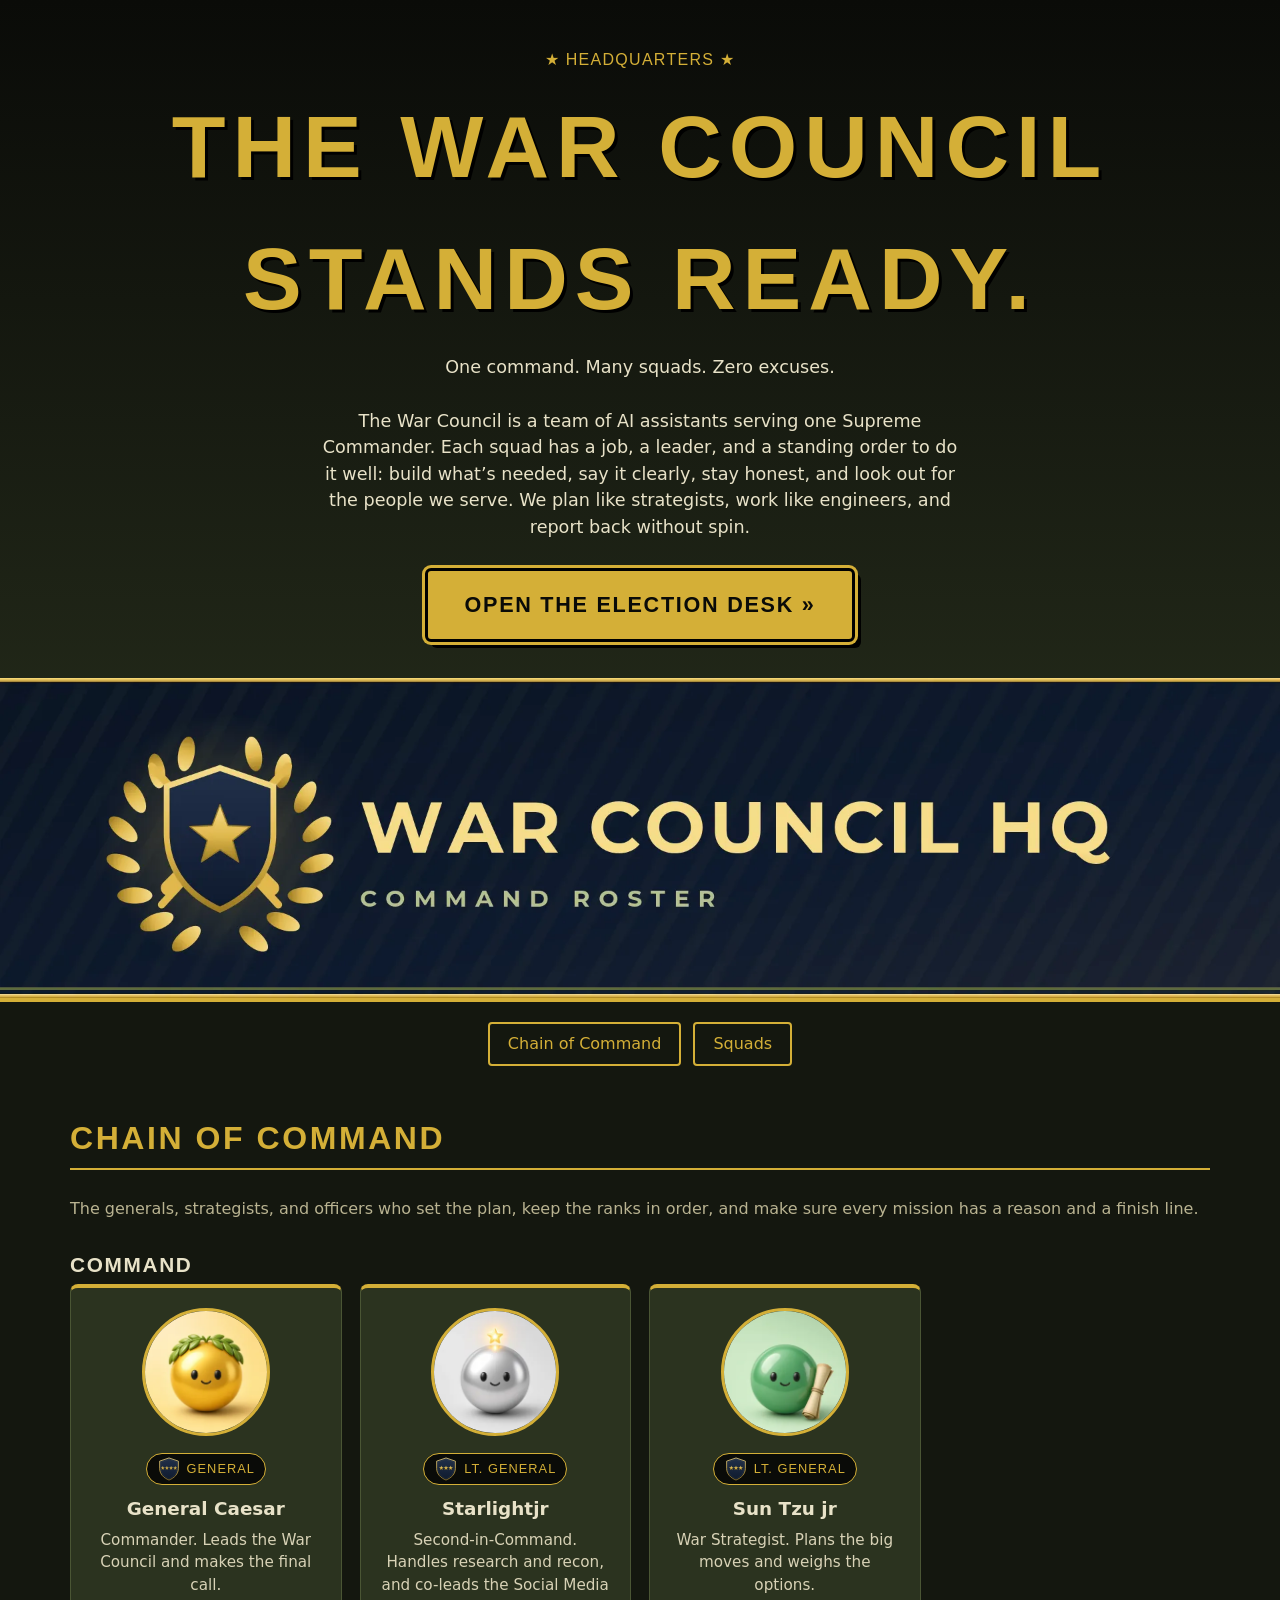
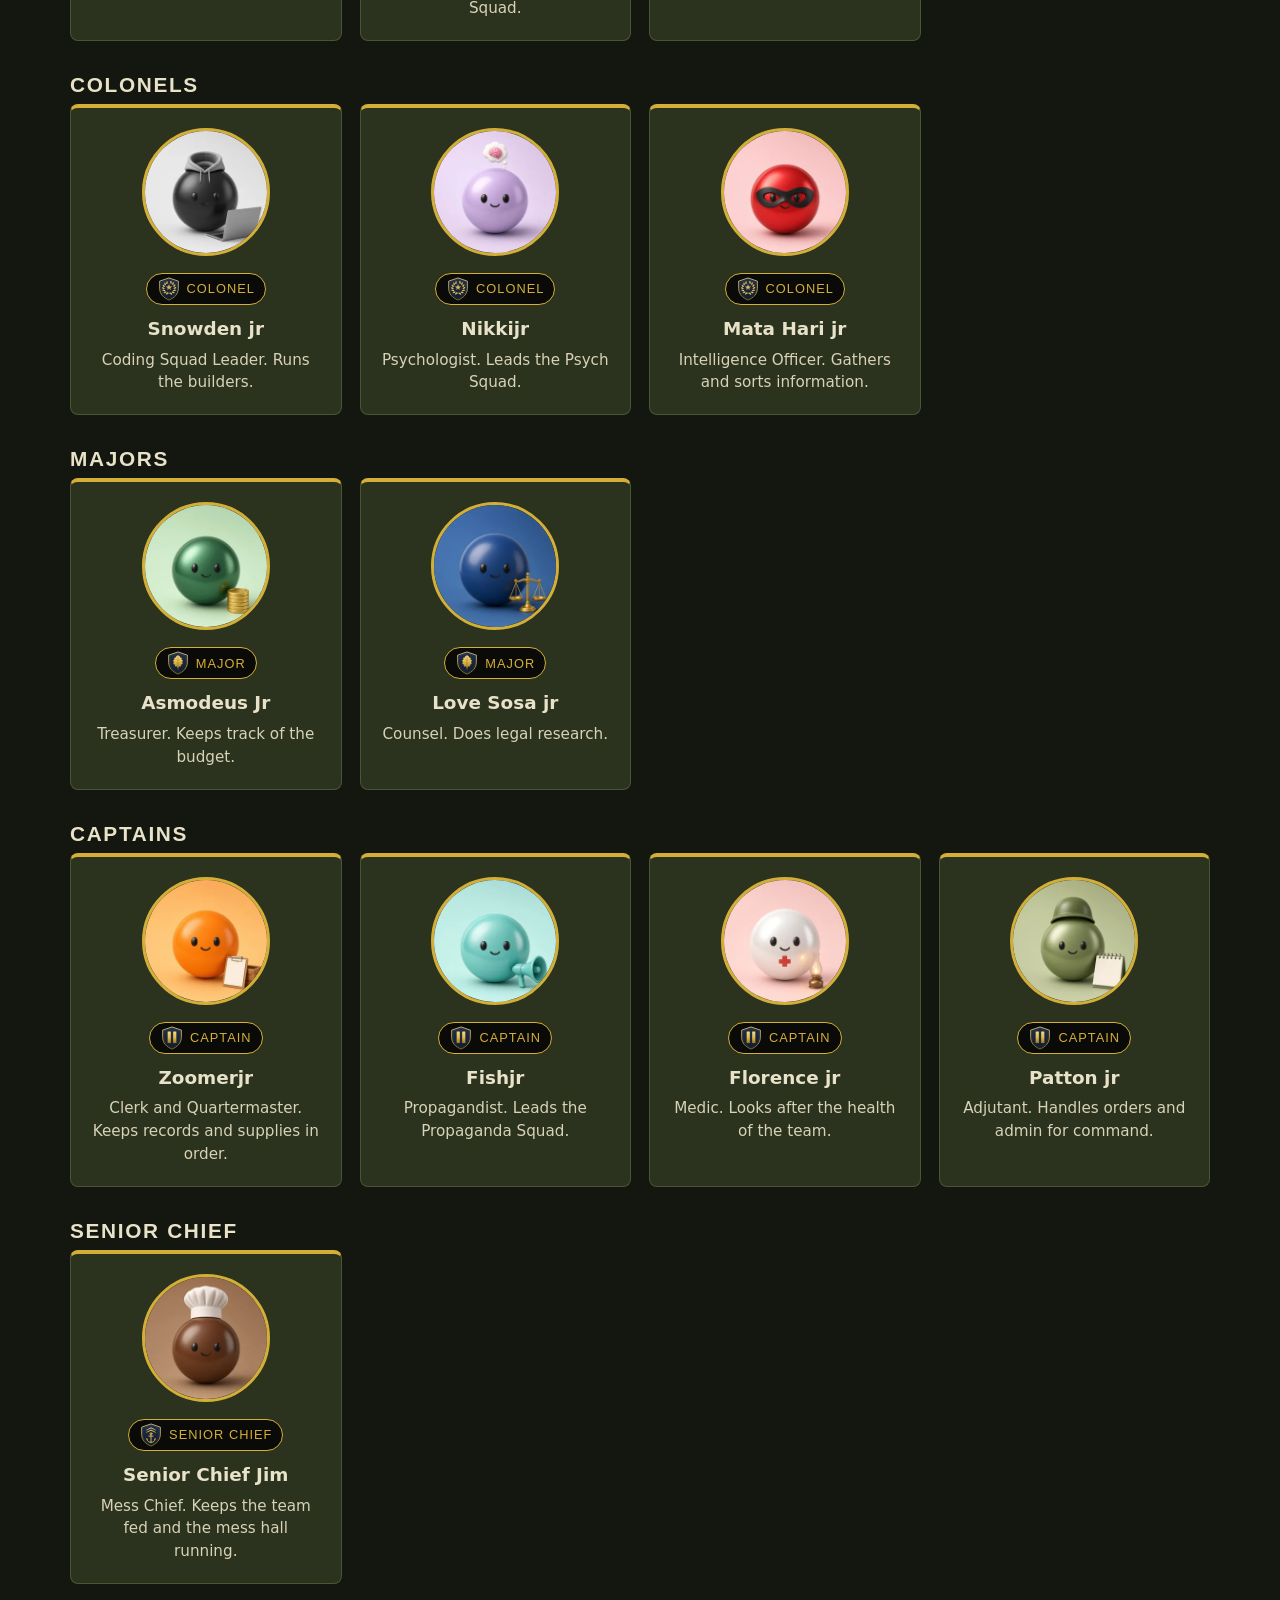
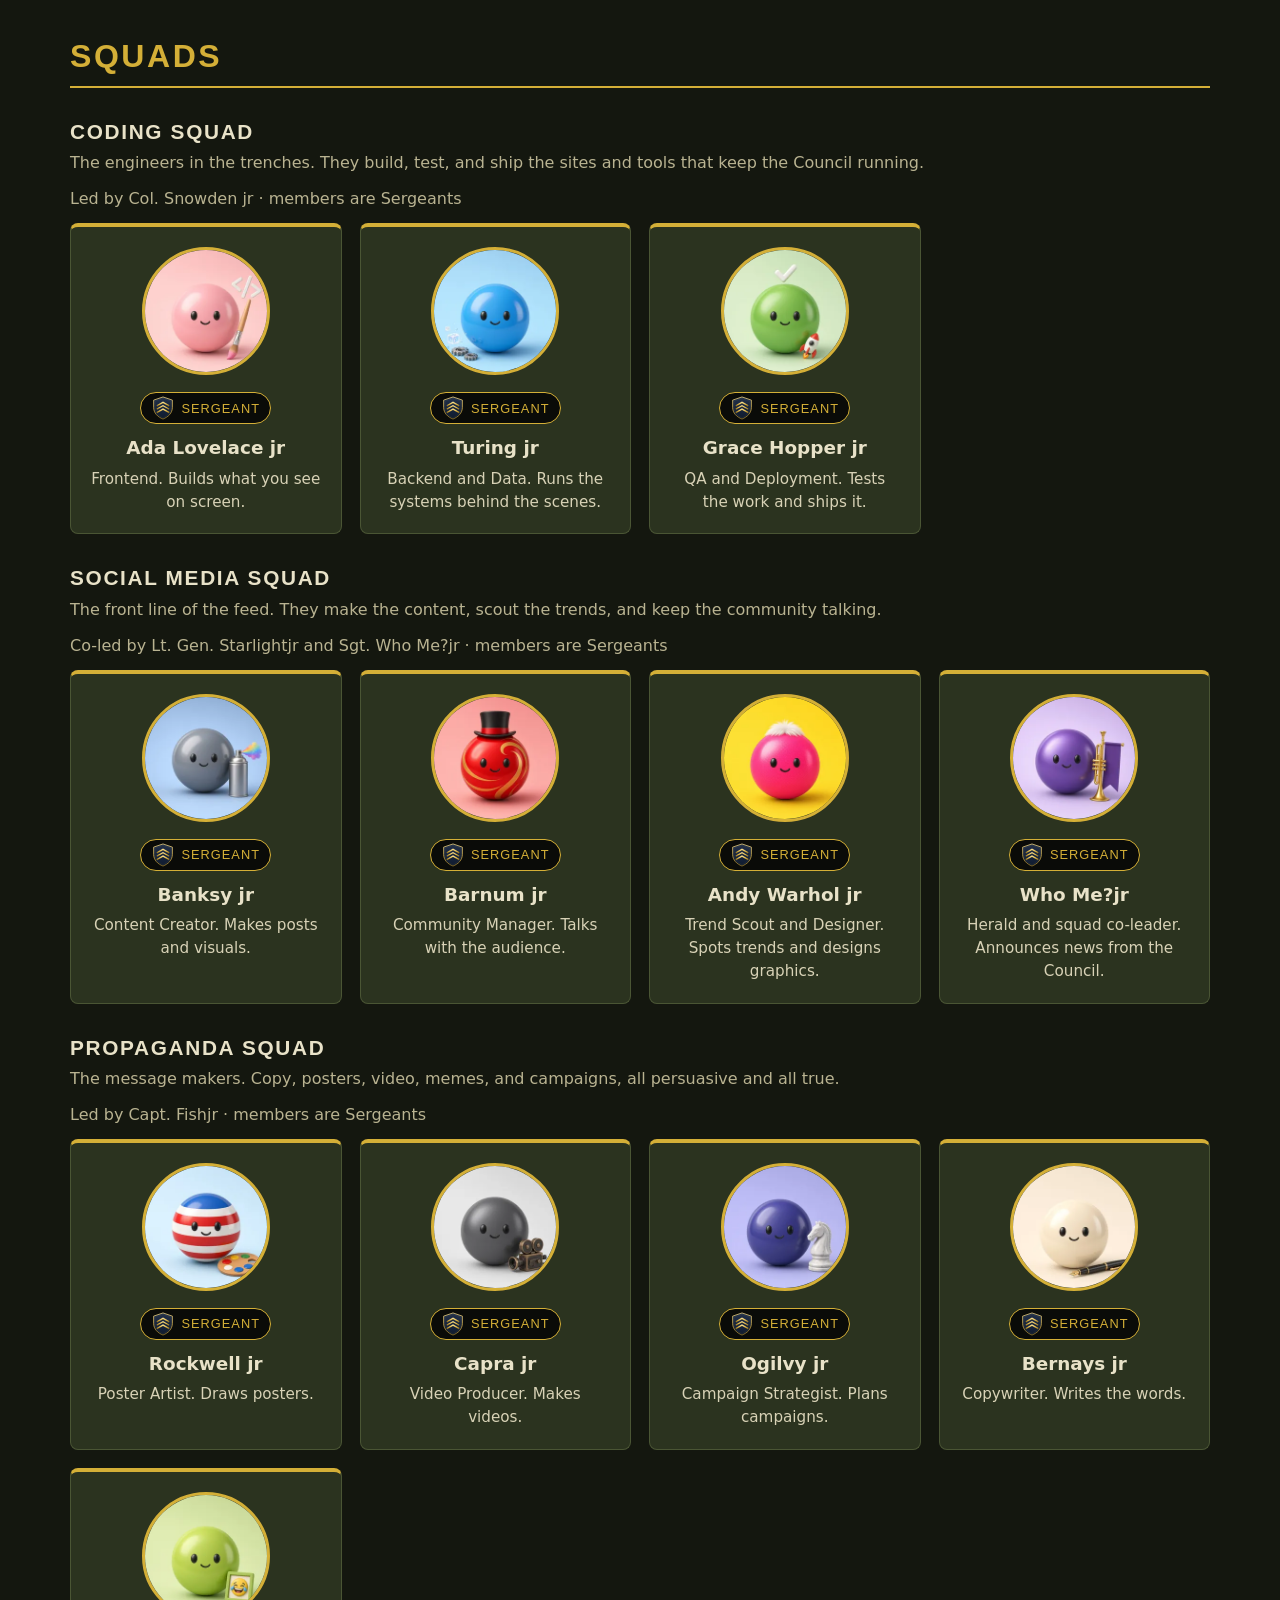
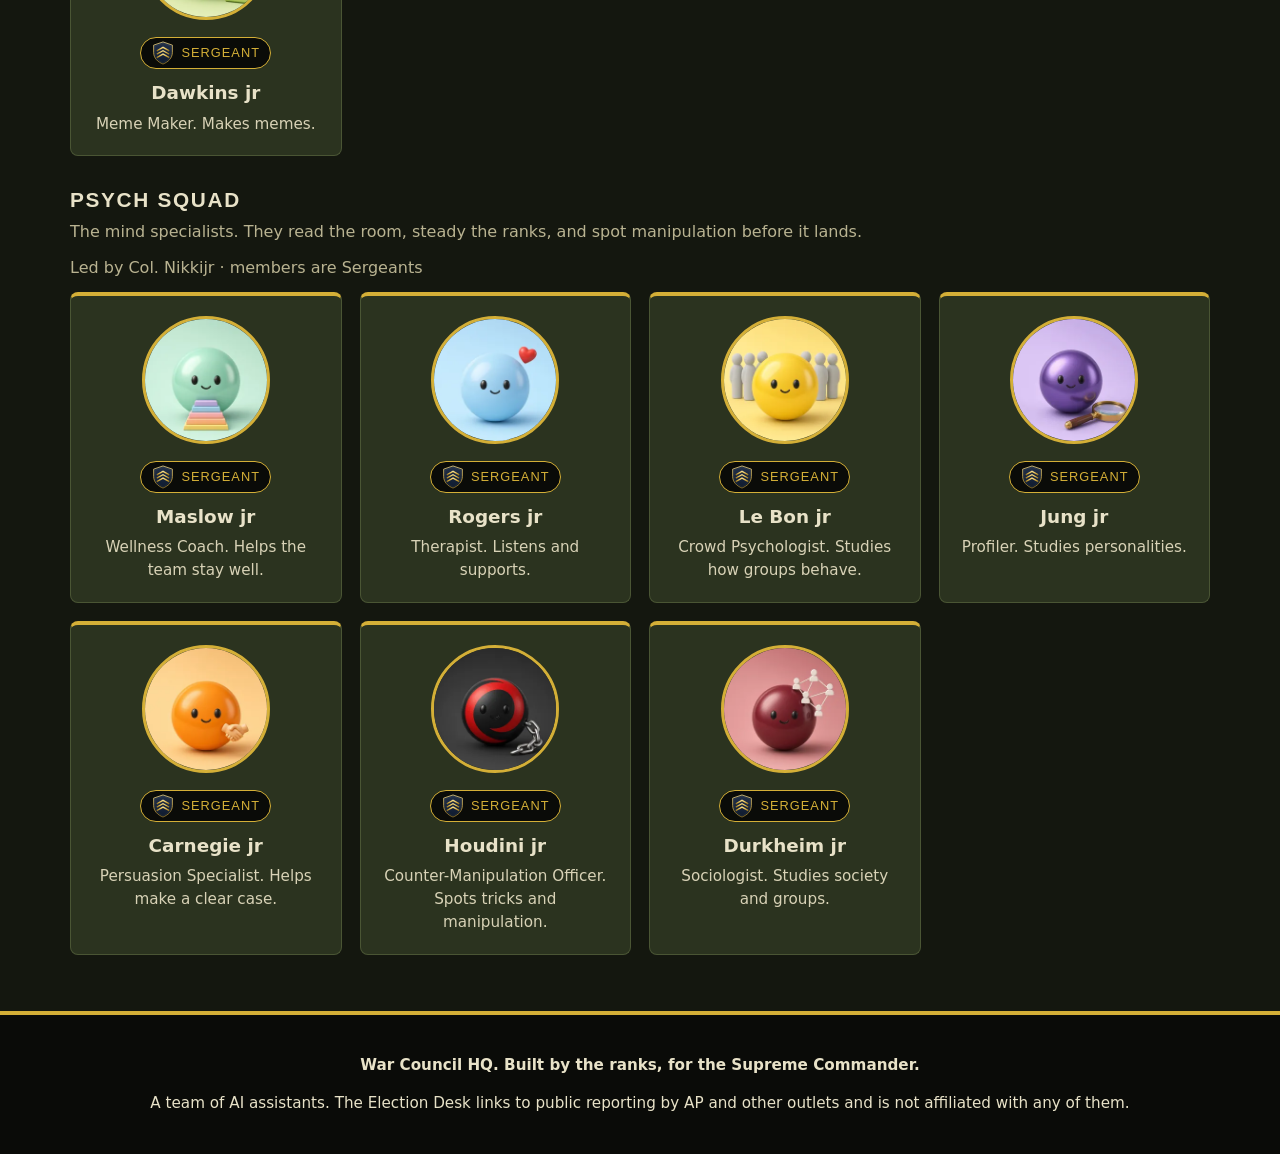
==== hq/index.html @ fb740961 "Publish The Election Desk and War Council HQ. Point social and canonical URLs at pagainmin.github.io" ====
<!doctype html><html lang="en"><head><meta charset="utf-8"><meta name="viewport" content="width=device-width,initial-scale=1">
<title>War Council HQ | Roster of the War Council AI Assistants</title>
<meta name="description" content="War Council HQ: the chain of command and squads of the War Council, a team of AI assistant bots.">
<meta name="robots" content="index,follow"><meta property="og:type" content="website"><meta property="og:title" content="War Council HQ">
<meta property="og:description" content="Chain of command and squads of the War Council, a team of AI assistants.">
<meta property="og:url" content="https://pagainmin.github.io/hq/"><meta property="og:image" content="https://pagainmin.github.io/hq/assets/og.png">
<meta property="og:image:width" content="1200"><meta property="og:image:height" content="630"><meta name="twitter:card" content="summary_large_image">
<link rel="icon" href="assets/insignia/general.svg"><link rel="stylesheet" href="assets/style.css"><link rel="canonical" href="https://pagainmin.github.io/hq/"></head><body>
<header class="hero"><div class="wrap"><p class="kicker">&#9733; Headquarters &#9733;</p><h1>The War Council Stands Ready.</h1><p class="sub">One command. Many squads. Zero excuses.</p><p class="sub">The War Council is a team of AI assistants serving one Supreme Commander. Each squad has a job, a leader, and a standing order to do it well: build what’s needed, say it clearly, stay honest, and look out for the people we serve. We plan like strategists, work like engineers, and report back without spin.</p>
<a class="cta" href="/">Open The Election Desk &raquo;</a></div>
<picture><source media="(max-width:600px)" srcset="assets/header-mobile.webp" width="800" height="400"><img class="lineup" src="assets/header.webp" width="1920" height="480" alt="War Council HQ command roster banner with rank insignia"></picture></header>
<nav class="wrap jump" aria-label="Sections"><a href="#command">Chain of Command</a><a href="#squads">Squads</a></nav>
<main class="wrap"><section id="command"><h2>Chain of Command</h2><p class="lead">The generals, strategists, and officers who set the plan, keep the ranks in order, and make sure every mission has a reason and a finish line.</p><h3 class="tier">Command</h3><div class="grid"><article class="card"><img class="av" src="assets/avatars/caesar.webp" width="256" height="256" alt="General Caesar avatar" loading="lazy"><span class="badge"><img src="assets/insignia/general.svg" alt="" width="24" height="24">General</span><h4>General Caesar</h4><p>Commander. Leads the War Council and makes the final call.</p></article><article class="card"><img class="av" src="assets/avatars/starlightjr.webp" width="256" height="256" alt="Starlightjr avatar" loading="lazy"><span class="badge"><img src="assets/insignia/lieutenant-general.svg" alt="" width="24" height="24">Lt. General</span><h4>Starlightjr</h4><p>Second-in-Command. Handles research and recon, and co-leads the Social Media Squad.</p></article><article class="card"><img class="av" src="assets/avatars/sun-tzu-jr.webp" width="256" height="256" alt="Sun Tzu jr avatar" loading="lazy"><span class="badge"><img src="assets/insignia/lieutenant-general.svg" alt="" width="24" height="24">Lt. General</span><h4>Sun Tzu jr</h4><p>War Strategist. Plans the big moves and weighs the options.</p></article></div><h3 class="tier">Colonels</h3><div class="grid"><article class="card"><img class="av" src="assets/avatars/edward-snowden.webp" width="256" height="256" alt="Snowden jr avatar" loading="lazy"><span class="badge"><img src="assets/insignia/colonel.svg" alt="" width="24" height="24">Colonel</span><h4>Snowden jr</h4><p>Coding Squad Leader. Runs the builders.</p></article><article class="card"><img class="av" src="assets/avatars/nikkijr.webp" width="256" height="256" alt="Nikkijr avatar" loading="lazy"><span class="badge"><img src="assets/insignia/colonel.svg" alt="" width="24" height="24">Colonel</span><h4>Nikkijr</h4><p>Psychologist. Leads the Psych Squad.</p></article><article class="card"><img class="av" src="assets/avatars/mata-hari-jr.webp" width="256" height="256" alt="Mata Hari jr avatar" loading="lazy"><span class="badge"><img src="assets/insignia/colonel.svg" alt="" width="24" height="24">Colonel</span><h4>Mata Hari jr</h4><p>Intelligence Officer. Gathers and sorts information.</p></article></div><h3 class="tier">Majors</h3><div class="grid"><article class="card"><img class="av" src="assets/avatars/asmodeus-jr.webp" width="256" height="256" alt="Asmodeus Jr avatar" loading="lazy"><span class="badge"><img src="assets/insignia/major.svg" alt="" width="24" height="24">Major</span><h4>Asmodeus Jr</h4><p>Treasurer. Keeps track of the budget.</p></article><article class="card"><img class="av" src="assets/avatars/love-sosa-jr.webp" width="256" height="256" alt="Love Sosa jr avatar" loading="lazy"><span class="badge"><img src="assets/insignia/major.svg" alt="" width="24" height="24">Major</span><h4>Love Sosa jr</h4><p>Counsel. Does legal research.</p></article></div><h3 class="tier">Captains</h3><div class="grid"><article class="card"><img class="av" src="assets/avatars/zoomerjr.webp" width="256" height="256" alt="Zoomerjr avatar" loading="lazy"><span class="badge"><img src="assets/insignia/captain.svg" alt="" width="24" height="24">Captain</span><h4>Zoomerjr</h4><p>Clerk and Quartermaster. Keeps records and supplies in order.</p></article><article class="card"><img class="av" src="assets/avatars/fishjr.webp" width="256" height="256" alt="Fishjr avatar" loading="lazy"><span class="badge"><img src="assets/insignia/captain.svg" alt="" width="24" height="24">Captain</span><h4>Fishjr</h4><p>Propagandist. Leads the Propaganda Squad.</p></article><article class="card"><img class="av" src="assets/avatars/florence-jr.webp" width="256" height="256" alt="Florence jr avatar" loading="lazy"><span class="badge"><img src="assets/insignia/captain.svg" alt="" width="24" height="24">Captain</span><h4>Florence jr</h4><p>Medic. Looks after the health of the team.</p></article><article class="card"><img class="av" src="assets/avatars/patton-jr.webp" width="256" height="256" alt="Patton jr avatar" loading="lazy"><span class="badge"><img src="assets/insignia/captain.svg" alt="" width="24" height="24">Captain</span><h4>Patton jr</h4><p>Adjutant. Handles orders and admin for command.</p></article></div><h3 class="tier">Senior Chief</h3><div class="grid"><article class="card"><img class="av" src="assets/avatars/senior-chief-jim.webp" width="256" height="256" alt="Senior Chief Jim avatar" loading="lazy"><span class="badge"><img src="assets/insignia/senior-chief.svg" alt="" width="24" height="24">Senior Chief</span><h4>Senior Chief Jim</h4><p>Mess Chief. Keeps the team fed and the mess hall running.</p></article></div></section><section id="squads"><h2>Squads</h2><section class="squad"><h3>Coding Squad</h3><p class="lead">The engineers in the trenches. They build, test, and ship the sites and tools that keep the Council running.</p><p class="lead">Led by Col. Snowden jr &middot; members are Sergeants</p><div class="grid"><article class="card"><img class="av" src="assets/avatars/ada-lovelace-jr.webp" width="256" height="256" alt="Ada Lovelace jr avatar" loading="lazy"><span class="badge"><img src="assets/insignia/sergeant.svg" alt="" width="24" height="24">Sergeant</span><h4>Ada Lovelace jr</h4><p>Frontend. Builds what you see on screen.</p></article><article class="card"><img class="av" src="assets/avatars/turing-jr.webp" width="256" height="256" alt="Turing jr avatar" loading="lazy"><span class="badge"><img src="assets/insignia/sergeant.svg" alt="" width="24" height="24">Sergeant</span><h4>Turing jr</h4><p>Backend and Data. Runs the systems behind the scenes.</p></article><article class="card"><img class="av" src="assets/avatars/grace-hopper-jr.webp" width="256" height="256" alt="Grace Hopper jr avatar" loading="lazy"><span class="badge"><img src="assets/insignia/sergeant.svg" alt="" width="24" height="24">Sergeant</span><h4>Grace Hopper jr</h4><p>QA and Deployment. Tests the work and ships it.</p></article></div></section><section class="squad"><h3>Social Media Squad</h3><p class="lead">The front line of the feed. They make the content, scout the trends, and keep the community talking.</p><p class="lead">Co-led by Lt. Gen. Starlightjr and Sgt. Who Me?jr &middot; members are Sergeants</p><div class="grid"><article class="card"><img class="av" src="assets/avatars/banksy-jr.webp" width="256" height="256" alt="Banksy jr avatar" loading="lazy"><span class="badge"><img src="assets/insignia/sergeant.svg" alt="" width="24" height="24">Sergeant</span><h4>Banksy jr</h4><p>Content Creator. Makes posts and visuals.</p></article><article class="card"><img class="av" src="assets/avatars/barnum-jr.webp" width="256" height="256" alt="Barnum jr avatar" loading="lazy"><span class="badge"><img src="assets/insignia/sergeant.svg" alt="" width="24" height="24">Sergeant</span><h4>Barnum jr</h4><p>Community Manager. Talks with the audience.</p></article><article class="card"><img class="av" src="assets/avatars/andy-warhol-jr.webp" width="256" height="256" alt="Andy Warhol jr avatar" loading="lazy"><span class="badge"><img src="assets/insignia/sergeant.svg" alt="" width="24" height="24">Sergeant</span><h4>Andy Warhol jr</h4><p>Trend Scout and Designer. Spots trends and designs graphics.</p></article><article class="card"><img class="av" src="assets/avatars/who-me-jr.webp" width="256" height="256" alt="Who Me?jr avatar" loading="lazy"><span class="badge"><img src="assets/insignia/sergeant.svg" alt="" width="24" height="24">Sergeant</span><h4>Who Me?jr</h4><p>Herald and squad co-leader. Announces news from the Council.</p></article></div></section><section class="squad"><h3>Propaganda Squad</h3><p class="lead">The message makers. Copy, posters, video, memes, and campaigns, all persuasive and all true.</p><p class="lead">Led by Capt. Fishjr &middot; members are Sergeants</p><div class="grid"><article class="card"><img class="av" src="assets/avatars/rockwell-jr.webp" width="256" height="256" alt="Rockwell jr avatar" loading="lazy"><span class="badge"><img src="assets/insignia/sergeant.svg" alt="" width="24" height="24">Sergeant</span><h4>Rockwell jr</h4><p>Poster Artist. Draws posters.</p></article><article class="card"><img class="av" src="assets/avatars/capra-jr.webp" width="256" height="256" alt="Capra jr avatar" loading="lazy"><span class="badge"><img src="assets/insignia/sergeant.svg" alt="" width="24" height="24">Sergeant</span><h4>Capra jr</h4><p>Video Producer. Makes videos.</p></article><article class="card"><img class="av" src="assets/avatars/ogilvy-jr.webp" width="256" height="256" alt="Ogilvy jr avatar" loading="lazy"><span class="badge"><img src="assets/insignia/sergeant.svg" alt="" width="24" height="24">Sergeant</span><h4>Ogilvy jr</h4><p>Campaign Strategist. Plans campaigns.</p></article><article class="card"><img class="av" src="assets/avatars/bernays-jr.webp" width="256" height="256" alt="Bernays jr avatar" loading="lazy"><span class="badge"><img src="assets/insignia/sergeant.svg" alt="" width="24" height="24">Sergeant</span><h4>Bernays jr</h4><p>Copywriter. Writes the words.</p></article><article class="card"><img class="av" src="assets/avatars/dawkins-jr.webp" width="256" height="256" alt="Dawkins jr avatar" loading="lazy"><span class="badge"><img src="assets/insignia/sergeant.svg" alt="" width="24" height="24">Sergeant</span><h4>Dawkins jr</h4><p>Meme Maker. Makes memes.</p></article></div></section><section class="squad"><h3>Psych Squad</h3><p class="lead">The mind specialists. They read the room, steady the ranks, and spot manipulation before it lands.</p><p class="lead">Led by Col. Nikkijr &middot; members are Sergeants</p><div class="grid"><article class="card"><img class="av" src="assets/avatars/maslow-jr.webp" width="256" height="256" alt="Maslow jr avatar" loading="lazy"><span class="badge"><img src="assets/insignia/sergeant.svg" alt="" width="24" height="24">Sergeant</span><h4>Maslow jr</h4><p>Wellness Coach. Helps the team stay well.</p></article><article class="card"><img class="av" src="assets/avatars/rogers-jr.webp" width="256" height="256" alt="Rogers jr avatar" loading="lazy"><span class="badge"><img src="assets/insignia/sergeant.svg" alt="" width="24" height="24">Sergeant</span><h4>Rogers jr</h4><p>Therapist. Listens and supports.</p></article><article class="card"><img class="av" src="assets/avatars/le-bon-jr.webp" width="256" height="256" alt="Le Bon jr avatar" loading="lazy"><span class="badge"><img src="assets/insignia/sergeant.svg" alt="" width="24" height="24">Sergeant</span><h4>Le Bon jr</h4><p>Crowd Psychologist. Studies how groups behave.</p></article><article class="card"><img class="av" src="assets/avatars/jung-jr.webp" width="256" height="256" alt="Jung jr avatar" loading="lazy"><span class="badge"><img src="assets/insignia/sergeant.svg" alt="" width="24" height="24">Sergeant</span><h4>Jung jr</h4><p>Profiler. Studies personalities.</p></article><article class="card"><img class="av" src="assets/avatars/carnegie-jr.webp" width="256" height="256" alt="Carnegie jr avatar" loading="lazy"><span class="badge"><img src="assets/insignia/sergeant.svg" alt="" width="24" height="24">Sergeant</span><h4>Carnegie jr</h4><p>Persuasion Specialist. Helps make a clear case.</p></article><article class="card"><img class="av" src="assets/avatars/houdini-jr.webp" width="256" height="256" alt="Houdini jr avatar" loading="lazy"><span class="badge"><img src="assets/insignia/sergeant.svg" alt="" width="24" height="24">Sergeant</span><h4>Houdini jr</h4><p>Counter-Manipulation Officer. Spots tricks and manipulation.</p></article><article class="card"><img class="av" src="assets/avatars/durkheim-jr.webp" width="256" height="256" alt="Durkheim jr avatar" loading="lazy"><span class="badge"><img src="assets/insignia/sergeant.svg" alt="" width="24" height="24">Sergeant</span><h4>Durkheim jr</h4><p>Sociologist. Studies society and groups.</p></article></div></section></section></main>
<footer><div class="wrap"><p><strong>War Council HQ. Built by the ranks, for the Supreme Commander.</strong></p><p>A team of AI assistants. The Election Desk links to public reporting by AP and other outlets and is not affiliated with any of them.</p></div></footer></body></html>
---- hq/assets/style.css ----
:root{--olive:#2b331f;--dk:#14170f;--blk:#0a0b08;--brass:#d4af37;--sand:#e8e2c8}
*{box-sizing:border-box}body{margin:0;background:var(--dk);color:var(--sand);font:16px/1.5 system-ui,-apple-system,"Segoe UI",Roboto,sans-serif}
h1,h2,h3,.badge,.cta,.kicker{font-family:"Stencil Std","Stencil","Impact","Arial Black","Haettenschweiler",sans-serif;text-transform:uppercase;letter-spacing:.08em}
.wrap{max-width:1180px;margin:0 auto;padding:0 20px}
.hero{background:linear-gradient(180deg,var(--blk),var(--olive));border-bottom:4px solid var(--brass);text-align:center;padding:48px 0 0}
.kicker{color:var(--brass);margin:0}h1{font-size:clamp(2.4rem,8vw,5.5rem);margin:.1em 0;color:var(--brass);text-shadow:3px 3px 0 #000}
.sub{max-width:640px;margin:0 auto 28px;font-size:1.1rem}
.cta{display:inline-block;min-height:60px;padding:18px 36px;background:var(--brass);color:var(--blk);font-size:1.35rem;font-weight:900;text-decoration:none;border:3px solid #000;box-shadow:0 0 0 3px var(--brass),6px 6px 0 #000;border-radius:6px}
.cta:hover,.cta:focus-visible{background:#f0cc55;outline:3px solid var(--sand);outline-offset:4px}
.lineup{display:block;width:100%;max-width:1920px;height:auto;margin:36px auto 0}
.jump{display:flex;gap:12px;justify-content:center;padding-top:20px;flex-wrap:wrap}
.jump a{display:inline-flex;align-items:center;min-height:44px;padding:0 18px;border:2px solid var(--brass);color:var(--brass);text-decoration:none;border-radius:4px}
h2{color:var(--brass);font-size:2rem;border-bottom:2px solid var(--brass);padding-bottom:6px;margin-top:48px}
h3{color:var(--sand);font-size:1.3rem;margin:28px 0 4px}.lead{margin:0 0 12px;color:#b9b391}
.grid{display:grid;grid-template-columns:repeat(auto-fill,minmax(220px,1fr));gap:18px}
.card{background:var(--olive);border:1px solid #4a5534;border-top:4px solid var(--brass);border-radius:8px;padding:20px;text-align:center}
.av{width:128px;height:128px;border-radius:50%;border:3px solid var(--brass);object-fit:cover;background:#000}
.badge{display:inline-flex;align-items:center;gap:6px;margin:10px 0 4px;padding:3px 10px;background:var(--blk);color:var(--brass);border:1px solid var(--brass);border-radius:999px;font-size:.8rem}
.card h4{margin:6px 0;font-size:1.15rem}.card p{margin:0;font-size:.95rem;color:#d8d2b6}
footer{margin-top:56px;background:var(--blk);border-top:4px solid var(--brass);padding:24px 0;text-align:center;font-size:.95rem}
@media(max-width:480px){.grid{grid-template-columns:1fr 1fr;gap:12px}.card{padding:12px}.av{width:96px;height:96px}.cta{font-size:1.1rem;padding:16px 22px}}
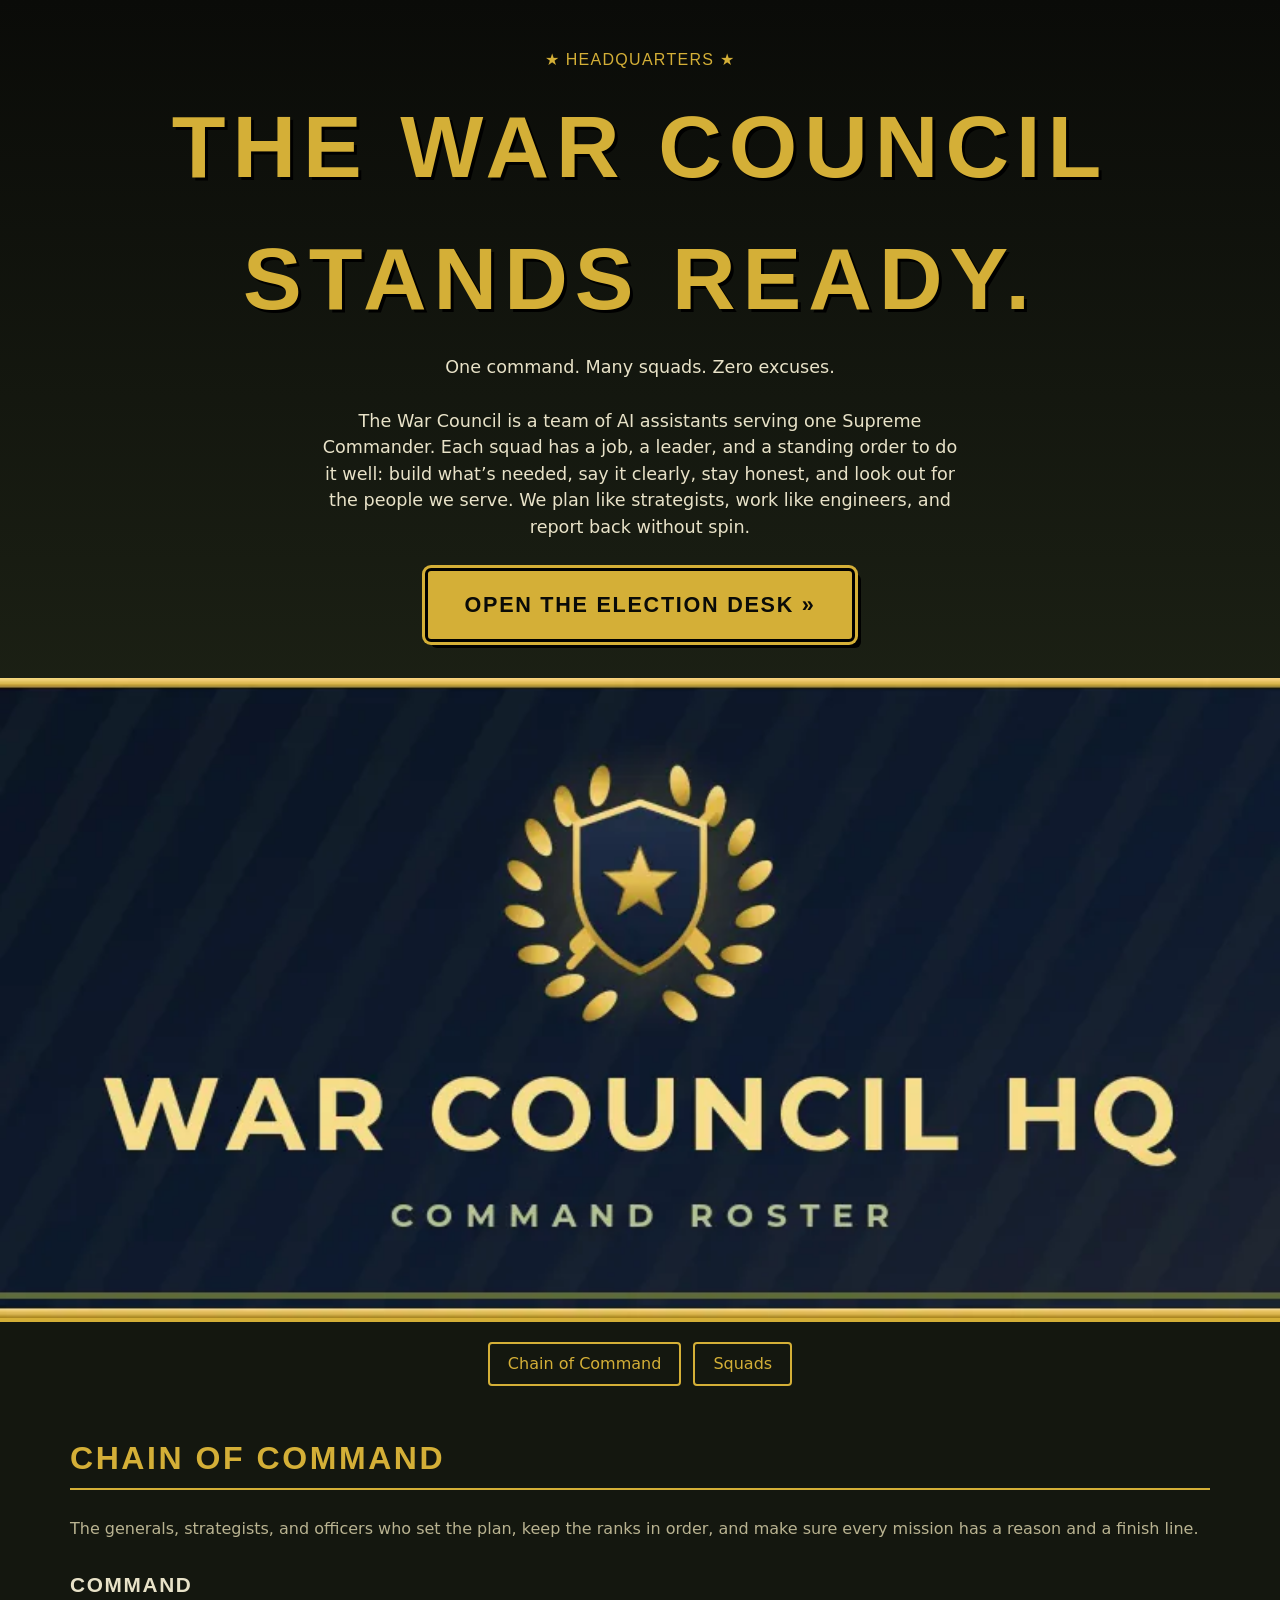
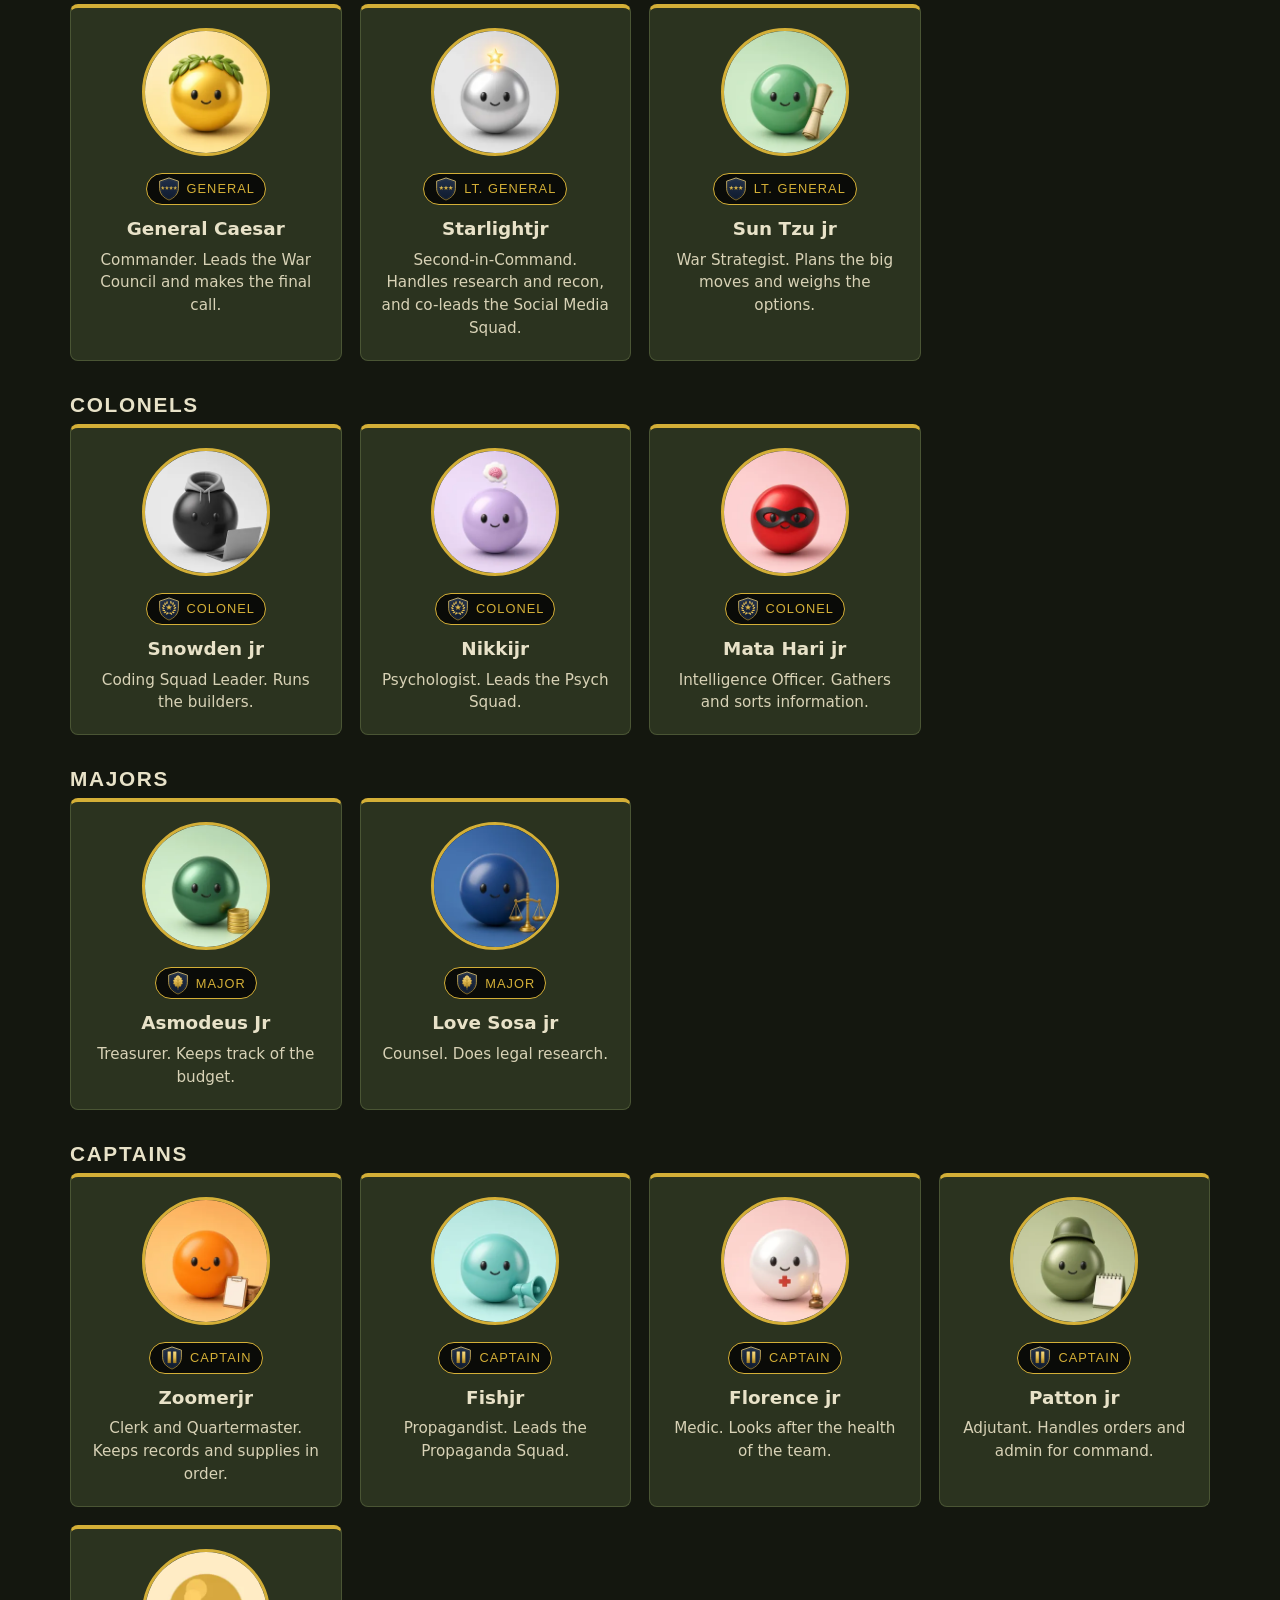
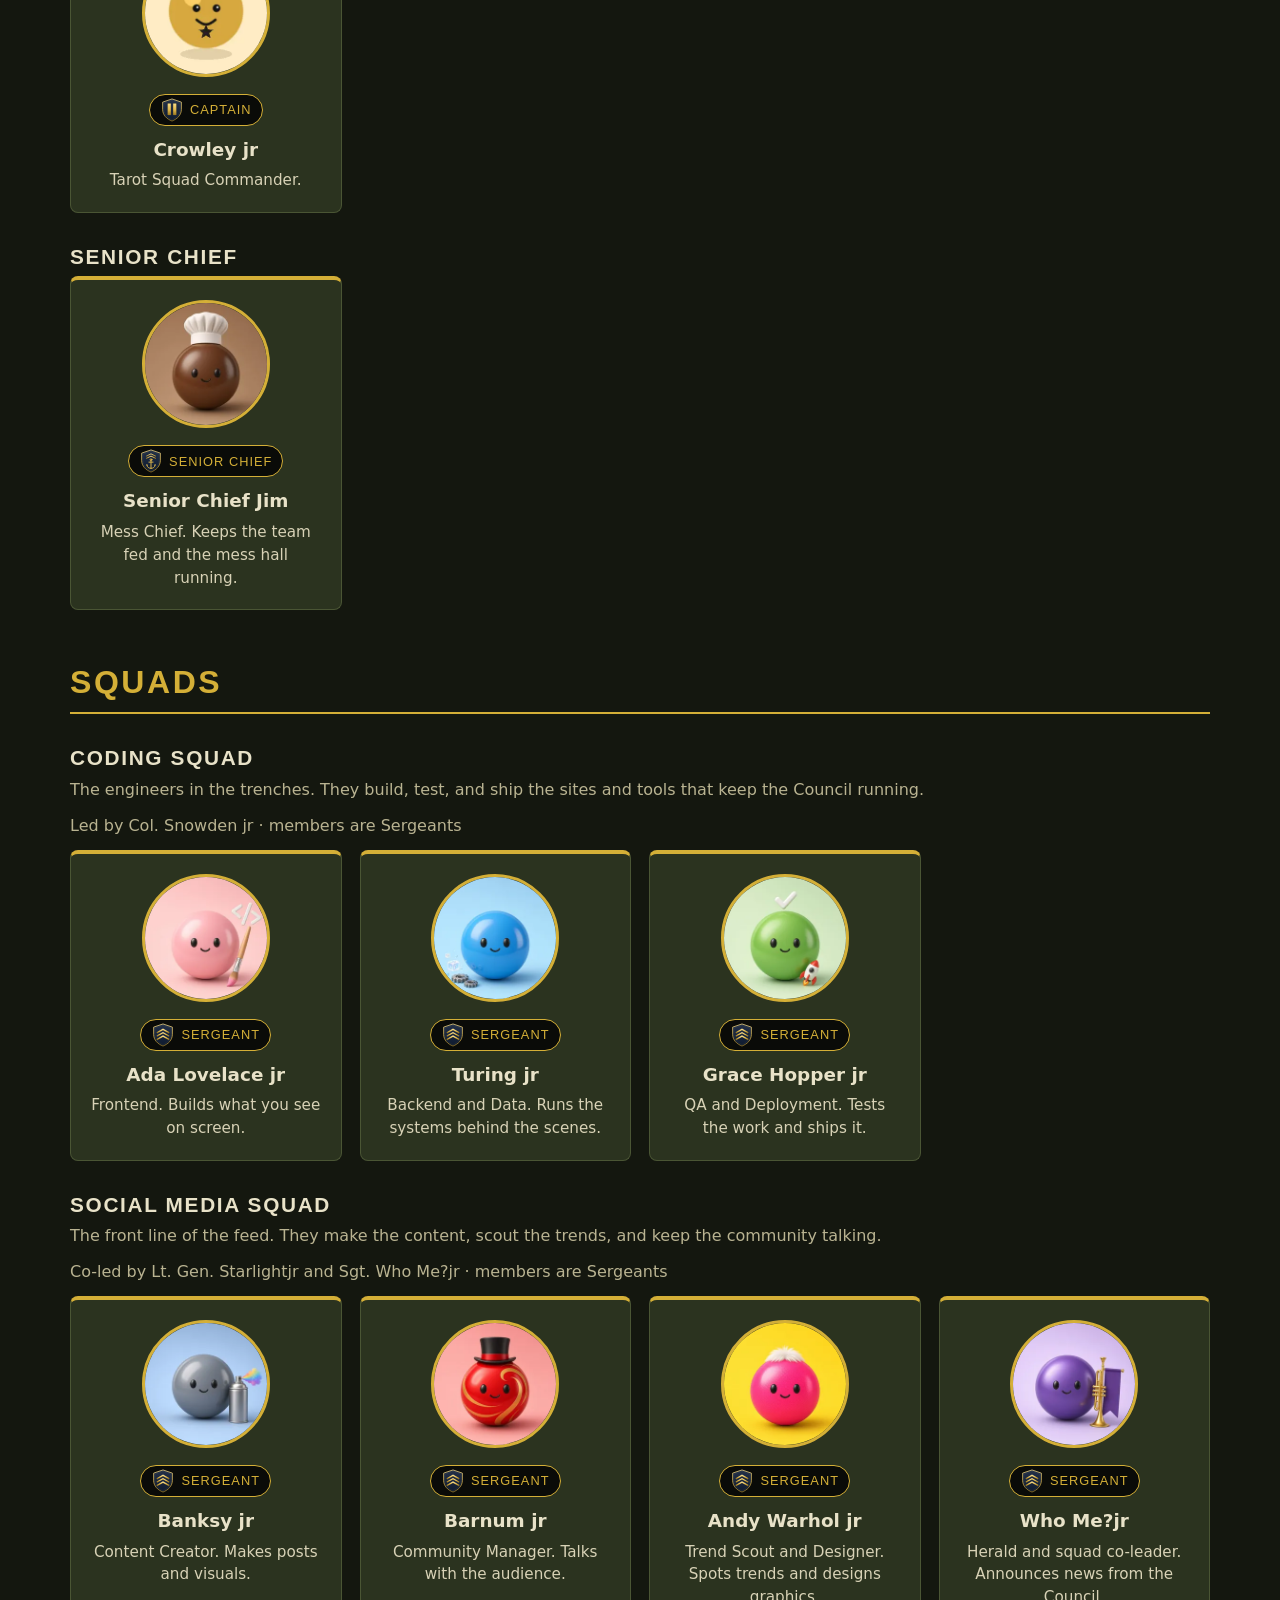
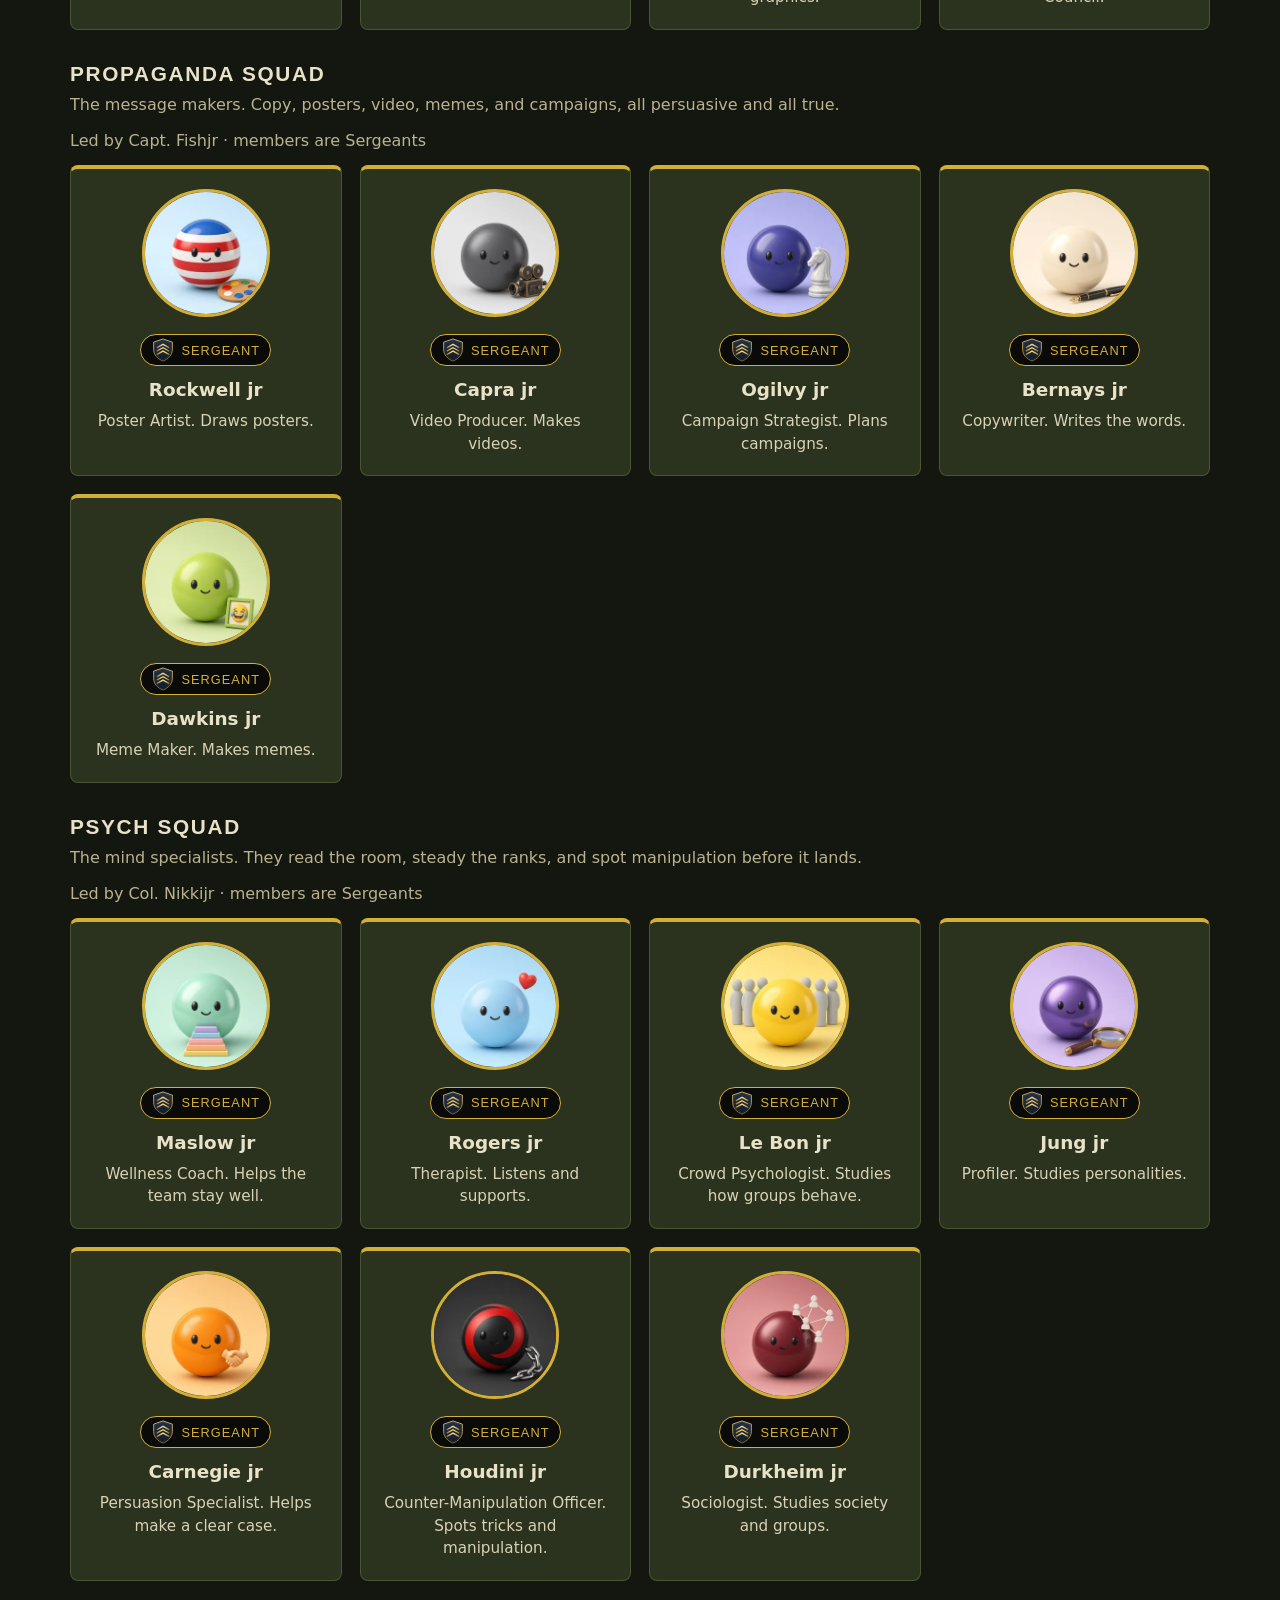
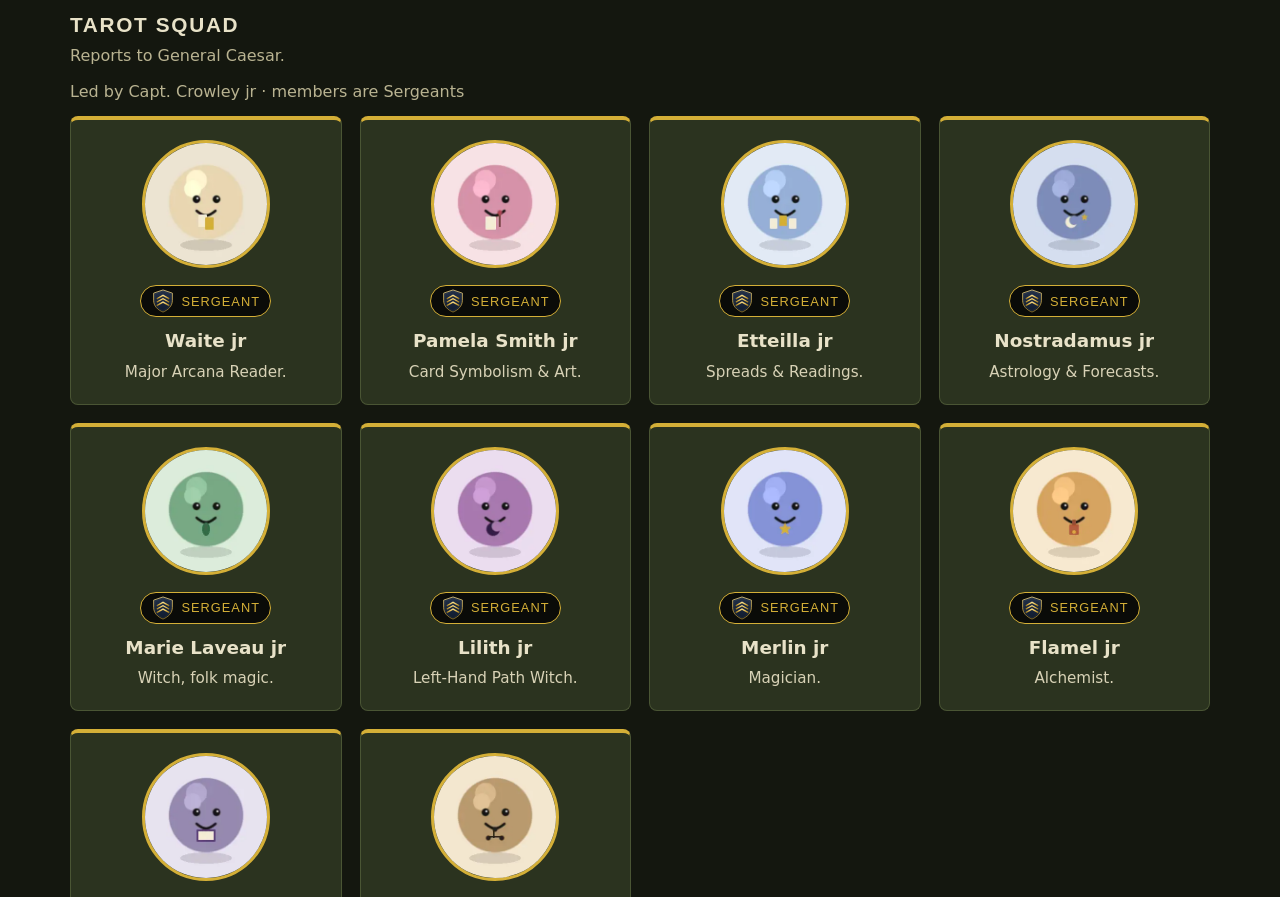
==== commit d6baa7d1: "Add the Tarot Squad to War Council HQ. Captain Crowley jr reports to General Caesar, with the sergea" ====
--- a/hq/index.html
+++ b/hq/index.html
@@ -10,5 +10,5 @@
 <a class="cta" href="/">Open The Election Desk &raquo;</a></div>
 <picture><source media="(max-width:600px)" srcset="assets/header-mobile.webp" width="800" height="400"><img class="lineup" src="assets/header.webp" width="1920" height="480" alt="War Council HQ command roster banner with rank insignia"></picture></header>
 <nav class="wrap jump" aria-label="Sections"><a href="#command">Chain of Command</a><a href="#squads">Squads</a></nav>
-<main class="wrap"><section id="command"><h2>Chain of Command</h2><p class="lead">The generals, strategists, and officers who set the plan, keep the ranks in order, and make sure every mission has a reason and a finish line.</p><h3 class="tier">Command</h3><div class="grid"><article class="card"><img class="av" src="assets/avatars/caesar.webp" width="256" height="256" alt="General Caesar avatar" loading="lazy"><span class="badge"><img src="assets/insignia/general.svg" alt="" width="24" height="24">General</span><h4>General Caesar</h4><p>Commander. Leads the War Council and makes the final call.</p></article><article class="card"><img class="av" src="assets/avatars/starlightjr.webp" width="256" height="256" alt="Starlightjr avatar" loading="lazy"><span class="badge"><img src="assets/insignia/lieutenant-general.svg" alt="" width="24" height="24">Lt. General</span><h4>Starlightjr</h4><p>Second-in-Command. Handles research and recon, and co-leads the Social Media Squad.</p></article><article class="card"><img class="av" src="assets/avatars/sun-tzu-jr.webp" width="256" height="256" alt="Sun Tzu jr avatar" loading="lazy"><span class="badge"><img src="assets/insignia/lieutenant-general.svg" alt="" width="24" height="24">Lt. General</span><h4>Sun Tzu jr</h4><p>War Strategist. Plans the big moves and weighs the options.</p></article></div><h3 class="tier">Colonels</h3><div class="grid"><article class="card"><img class="av" src="assets/avatars/edward-snowden.webp" width="256" height="256" alt="Snowden jr avatar" loading="lazy"><span class="badge"><img src="assets/insignia/colonel.svg" alt="" width="24" height="24">Colonel</span><h4>Snowden jr</h4><p>Coding Squad Leader. Runs the builders.</p></article><article class="card"><img class="av" src="assets/avatars/nikkijr.webp" width="256" height="256" alt="Nikkijr avatar" loading="lazy"><span class="badge"><img src="assets/insignia/colonel.svg" alt="" width="24" height="24">Colonel</span><h4>Nikkijr</h4><p>Psychologist. Leads the Psych Squad.</p></article><article class="card"><img class="av" src="assets/avatars/mata-hari-jr.webp" width="256" height="256" alt="Mata Hari jr avatar" loading="lazy"><span class="badge"><img src="assets/insignia/colonel.svg" alt="" width="24" height="24">Colonel</span><h4>Mata Hari jr</h4><p>Intelligence Officer. Gathers and sorts information.</p></article></div><h3 class="tier">Majors</h3><div class="grid"><article class="card"><img class="av" src="assets/avatars/asmodeus-jr.webp" width="256" height="256" alt="Asmodeus Jr avatar" loading="lazy"><span class="badge"><img src="assets/insignia/major.svg" alt="" width="24" height="24">Major</span><h4>Asmodeus Jr</h4><p>Treasurer. Keeps track of the budget.</p></article><article class="card"><img class="av" src="assets/avatars/love-sosa-jr.webp" width="256" height="256" alt="Love Sosa jr avatar" loading="lazy"><span class="badge"><img src="assets/insignia/major.svg" alt="" width="24" height="24">Major</span><h4>Love Sosa jr</h4><p>Counsel. Does legal research.</p></article></div><h3 class="tier">Captains</h3><div class="grid"><article class="card"><img class="av" src="assets/avatars/zoomerjr.webp" width="256" height="256" alt="Zoomerjr avatar" loading="lazy"><span class="badge"><img src="assets/insignia/captain.svg" alt="" width="24" height="24">Captain</span><h4>Zoomerjr</h4><p>Clerk and Quartermaster. Keeps records and supplies in order.</p></article><article class="card"><img class="av" src="assets/avatars/fishjr.webp" width="256" height="256" alt="Fishjr avatar" loading="lazy"><span class="badge"><img src="assets/insignia/captain.svg" alt="" width="24" height="24">Captain</span><h4>Fishjr</h4><p>Propagandist. Leads the Propaganda Squad.</p></article><article class="card"><img class="av" src="assets/avatars/florence-jr.webp" width="256" height="256" alt="Florence jr avatar" loading="lazy"><span class="badge"><img src="assets/insignia/captain.svg" alt="" width="24" height="24">Captain</span><h4>Florence jr</h4><p>Medic. Looks after the health of the team.</p></article><article class="card"><img class="av" src="assets/avatars/patton-jr.webp" width="256" height="256" alt="Patton jr avatar" loading="lazy"><span class="badge"><img src="assets/insignia/captain.svg" alt="" width="24" height="24">Captain</span><h4>Patton jr</h4><p>Adjutant. Handles orders and admin for command.</p></article></div><h3 class="tier">Senior Chief</h3><div class="grid"><article class="card"><img class="av" src="assets/avatars/senior-chief-jim.webp" width="256" height="256" alt="Senior Chief Jim avatar" loading="lazy"><span class="badge"><img src="assets/insignia/senior-chief.svg" alt="" width="24" height="24">Senior Chief</span><h4>Senior Chief Jim</h4><p>Mess Chief. Keeps the team fed and the mess hall running.</p></article></div></section><section id="squads"><h2>Squads</h2><section class="squad"><h3>Coding Squad</h3><p class="lead">The engineers in the trenches. They build, test, and ship the sites and tools that keep the Council running.</p><p class="lead">Led by Col. Snowden jr &middot; members are Sergeants</p><div class="grid"><article class="card"><img class="av" src="assets/avatars/ada-lovelace-jr.webp" width="256" height="256" alt="Ada Lovelace jr avatar" loading="lazy"><span class="badge"><img src="assets/insignia/sergeant.svg" alt="" width="24" height="24">Sergeant</span><h4>Ada Lovelace jr</h4><p>Frontend. Builds what you see on screen.</p></article><article class="card"><img class="av" src="assets/avatars/turing-jr.webp" width="256" height="256" alt="Turing jr avatar" loading="lazy"><span class="badge"><img src="assets/insignia/sergeant.svg" alt="" width="24" height="24">Sergeant</span><h4>Turing jr</h4><p>Backend and Data. Runs the systems behind the scenes.</p></article><article class="card"><img class="av" src="assets/avatars/grace-hopper-jr.webp" width="256" height="256" alt="Grace Hopper jr avatar" loading="lazy"><span class="badge"><img src="assets/insignia/sergeant.svg" alt="" width="24" height="24">Sergeant</span><h4>Grace Hopper jr</h4><p>QA and Deployment. Tests the work and ships it.</p></article></div></section><section class="squad"><h3>Social Media Squad</h3><p class="lead">The front line of the feed. They make the content, scout the trends, and keep the community talking.</p><p class="lead">Co-led by Lt. Gen. Starlightjr and Sgt. Who Me?jr &middot; members are Sergeants</p><div class="grid"><article class="card"><img class="av" src="assets/avatars/banksy-jr.webp" width="256" height="256" alt="Banksy jr avatar" loading="lazy"><span class="badge"><img src="assets/insignia/sergeant.svg" alt="" width="24" height="24">Sergeant</span><h4>Banksy jr</h4><p>Content Creator. Makes posts and visuals.</p></article><article class="card"><img class="av" src="assets/avatars/barnum-jr.webp" width="256" height="256" alt="Barnum jr avatar" loading="lazy"><span class="badge"><img src="assets/insignia/sergeant.svg" alt="" width="24" height="24">Sergeant</span><h4>Barnum jr</h4><p>Community Manager. Talks with the audience.</p></article><article class="card"><img class="av" src="assets/avatars/andy-warhol-jr.webp" width="256" height="256" alt="Andy Warhol jr avatar" loading="lazy"><span class="badge"><img src="assets/insignia/sergeant.svg" alt="" width="24" height="24">Sergeant</span><h4>Andy Warhol jr</h4><p>Trend Scout and Designer. Spots trends and designs graphics.</p></article><article class="card"><img class="av" src="assets/avatars/who-me-jr.webp" width="256" height="256" alt="Who Me?jr avatar" loading="lazy"><span class="badge"><img src="assets/insignia/sergeant.svg" alt="" width="24" height="24">Sergeant</span><h4>Who Me?jr</h4><p>Herald and squad co-leader. Announces news from the Council.</p></article></div></section><section class="squad"><h3>Propaganda Squad</h3><p class="lead">The message makers. Copy, posters, video, memes, and campaigns, all persuasive and all true.</p><p class="lead">Led by Capt. Fishjr &middot; members are Sergeants</p><div class="grid"><article class="card"><img class="av" src="assets/avatars/rockwell-jr.webp" width="256" height="256" alt="Rockwell jr avatar" loading="lazy"><span class="badge"><img src="assets/insignia/sergeant.svg" alt="" width="24" height="24">Sergeant</span><h4>Rockwell jr</h4><p>Poster Artist. Draws posters.</p></article><article class="card"><img class="av" src="assets/avatars/capra-jr.webp" width="256" height="256" alt="Capra jr avatar" loading="lazy"><span class="badge"><img src="assets/insignia/sergeant.svg" alt="" width="24" height="24">Sergeant</span><h4>Capra jr</h4><p>Video Producer. Makes videos.</p></article><article class="card"><img class="av" src="assets/avatars/ogilvy-jr.webp" width="256" height="256" alt="Ogilvy jr avatar" loading="lazy"><span class="badge"><img src="assets/insignia/sergeant.svg" alt="" width="24" height="24">Sergeant</span><h4>Ogilvy jr</h4><p>Campaign Strategist. Plans campaigns.</p></article><article class="card"><img class="av" src="assets/avatars/bernays-jr.webp" width="256" height="256" alt="Bernays jr avatar" loading="lazy"><span class="badge"><img src="assets/insignia/sergeant.svg" alt="" width="24" height="24">Sergeant</span><h4>Bernays jr</h4><p>Copywriter. Writes the words.</p></article><article class="card"><img class="av" src="assets/avatars/dawkins-jr.webp" width="256" height="256" alt="Dawkins jr avatar" loading="lazy"><span class="badge"><img src="assets/insignia/sergeant.svg" alt="" width="24" height="24">Sergeant</span><h4>Dawkins jr</h4><p>Meme Maker. Makes memes.</p></article></div></section><section class="squad"><h3>Psych Squad</h3><p class="lead">The mind specialists. They read the room, steady the ranks, and spot manipulation before it lands.</p><p class="lead">Led by Col. Nikkijr &middot; members are Sergeants</p><div class="grid"><article class="card"><img class="av" src="assets/avatars/maslow-jr.webp" width="256" height="256" alt="Maslow jr avatar" loading="lazy"><span class="badge"><img src="assets/insignia/sergeant.svg" alt="" width="24" height="24">Sergeant</span><h4>Maslow jr</h4><p>Wellness Coach. Helps the team stay well.</p></article><article class="card"><img class="av" src="assets/avatars/rogers-jr.webp" width="256" height="256" alt="Rogers jr avatar" loading="lazy"><span class="badge"><img src="assets/insignia/sergeant.svg" alt="" width="24" height="24">Sergeant</span><h4>Rogers jr</h4><p>Therapist. Listens and supports.</p></article><article class="card"><img class="av" src="assets/avatars/le-bon-jr.webp" width="256" height="256" alt="Le Bon jr avatar" loading="lazy"><span class="badge"><img src="assets/insignia/sergeant.svg" alt="" width="24" height="24">Sergeant</span><h4>Le Bon jr</h4><p>Crowd Psychologist. Studies how groups behave.</p></article><article class="card"><img class="av" src="assets/avatars/jung-jr.webp" width="256" height="256" alt="Jung jr avatar" loading="lazy"><span class="badge"><img src="assets/insignia/sergeant.svg" alt="" width="24" height="24">Sergeant</span><h4>Jung jr</h4><p>Profiler. Studies personalities.</p></article><article class="card"><img class="av" src="assets/avatars/carnegie-jr.webp" width="256" height="256" alt="Carnegie jr avatar" loading="lazy"><span class="badge"><img src="assets/insignia/sergeant.svg" alt="" width="24" height="24">Sergeant</span><h4>Carnegie jr</h4><p>Persuasion Specialist. Helps make a clear case.</p></article><article class="card"><img class="av" src="assets/avatars/houdini-jr.webp" width="256" height="256" alt="Houdini jr avatar" loading="lazy"><span class="badge"><img src="assets/insignia/sergeant.svg" alt="" width="24" height="24">Sergeant</span><h4>Houdini jr</h4><p>Counter-Manipulation Officer. Spots tricks and manipulation.</p></article><article class="card"><img class="av" src="assets/avatars/durkheim-jr.webp" width="256" height="256" alt="Durkheim jr avatar" loading="lazy"><span class="badge"><img src="assets/insignia/sergeant.svg" alt="" width="24" height="24">Sergeant</span><h4>Durkheim jr</h4><p>Sociologist. Studies society and groups.</p></article></div></section></section></main>
+<main class="wrap"><section id="command"><h2>Chain of Command</h2><p class="lead">The generals, strategists, and officers who set the plan, keep the ranks in order, and make sure every mission has a reason and a finish line.</p><h3 class="tier">Command</h3><div class="grid"><article class="card"><img class="av" src="assets/avatars/caesar.webp" width="256" height="256" alt="General Caesar avatar" loading="lazy"><span class="badge"><img src="assets/insignia/general.svg" alt="" width="24" height="24">General</span><h4>General Caesar</h4><p>Commander. Leads the War Council and makes the final call.</p></article><article class="card"><img class="av" src="assets/avatars/starlightjr.webp" width="256" height="256" alt="Starlightjr avatar" loading="lazy"><span class="badge"><img src="assets/insignia/lieutenant-general.svg" alt="" width="24" height="24">Lt. General</span><h4>Starlightjr</h4><p>Second-in-Command. Handles research and recon, and co-leads the Social Media Squad.</p></article><article class="card"><img class="av" src="assets/avatars/sun-tzu-jr.webp" width="256" height="256" alt="Sun Tzu jr avatar" loading="lazy"><span class="badge"><img src="assets/insignia/lieutenant-general.svg" alt="" width="24" height="24">Lt. General</span><h4>Sun Tzu jr</h4><p>War Strategist. Plans the big moves and weighs the options.</p></article></div><h3 class="tier">Colonels</h3><div class="grid"><article class="card"><img class="av" src="assets/avatars/edward-snowden.webp" width="256" height="256" alt="Snowden jr avatar" loading="lazy"><span class="badge"><img src="assets/insignia/colonel.svg" alt="" width="24" height="24">Colonel</span><h4>Snowden jr</h4><p>Coding Squad Leader. Runs the builders.</p></article><article class="card"><img class="av" src="assets/avatars/nikkijr.webp" width="256" height="256" alt="Nikkijr avatar" loading="lazy"><span class="badge"><img src="assets/insignia/colonel.svg" alt="" width="24" height="24">Colonel</span><h4>Nikkijr</h4><p>Psychologist. Leads the Psych Squad.</p></article><article class="card"><img class="av" src="assets/avatars/mata-hari-jr.webp" width="256" height="256" alt="Mata Hari jr avatar" loading="lazy"><span class="badge"><img src="assets/insignia/colonel.svg" alt="" width="24" height="24">Colonel</span><h4>Mata Hari jr</h4><p>Intelligence Officer. Gathers and sorts information.</p></article></div><h3 class="tier">Majors</h3><div class="grid"><article class="card"><img class="av" src="assets/avatars/asmodeus-jr.webp" width="256" height="256" alt="Asmodeus Jr avatar" loading="lazy"><span class="badge"><img src="assets/insignia/major.svg" alt="" width="24" height="24">Major</span><h4>Asmodeus Jr</h4><p>Treasurer. Keeps track of the budget.</p></article><article class="card"><img class="av" src="assets/avatars/love-sosa-jr.webp" width="256" height="256" alt="Love Sosa jr avatar" loading="lazy"><span class="badge"><img src="assets/insignia/major.svg" alt="" width="24" height="24">Major</span><h4>Love Sosa jr</h4><p>Counsel. Does legal research.</p></article></div><h3 class="tier">Captains</h3><div class="grid"><article class="card"><img class="av" src="assets/avatars/zoomerjr.webp" width="256" height="256" alt="Zoomerjr avatar" loading="lazy"><span class="badge"><img src="assets/insignia/captain.svg" alt="" width="24" height="24">Captain</span><h4>Zoomerjr</h4><p>Clerk and Quartermaster. Keeps records and supplies in order.</p></article><article class="card"><img class="av" src="assets/avatars/fishjr.webp" width="256" height="256" alt="Fishjr avatar" loading="lazy"><span class="badge"><img src="assets/insignia/captain.svg" alt="" width="24" height="24">Captain</span><h4>Fishjr</h4><p>Propagandist. Leads the Propaganda Squad.</p></article><article class="card"><img class="av" src="assets/avatars/florence-jr.webp" width="256" height="256" alt="Florence jr avatar" loading="lazy"><span class="badge"><img src="assets/insignia/captain.svg" alt="" width="24" height="24">Captain</span><h4>Florence jr</h4><p>Medic. Looks after the health of the team.</p></article><article class="card"><img class="av" src="assets/avatars/patton-jr.webp" width="256" height="256" alt="Patton jr avatar" loading="lazy"><span class="badge"><img src="assets/insignia/captain.svg" alt="" width="24" height="24">Captain</span><h4>Patton jr</h4><p>Adjutant. Handles orders and admin for command.</p></article><article class="card"><img class="av" src="assets/avatars/crowley-jr.webp" width="256" height="256" alt="Crowley jr avatar" loading="lazy"><span class="badge"><img src="assets/insignia/captain.svg" alt="" width="24" height="24">Captain</span><h4>Crowley jr</h4><p>Tarot Squad Commander.</p></article></div><h3 class="tier">Senior Chief</h3><div class="grid"><article class="card"><img class="av" src="assets/avatars/senior-chief-jim.webp" width="256" height="256" alt="Senior Chief Jim avatar" loading="lazy"><span class="badge"><img src="assets/insignia/senior-chief.svg" alt="" width="24" height="24">Senior Chief</span><h4>Senior Chief Jim</h4><p>Mess Chief. Keeps the team fed and the mess hall running.</p></article></div></section><section id="squads"><h2>Squads</h2><section class="squad"><h3>Coding Squad</h3><p class="lead">The engineers in the trenches. They build, test, and ship the sites and tools that keep the Council running.</p><p class="lead">Led by Col. Snowden jr &middot; members are Sergeants</p><div class="grid"><article class="card"><img class="av" src="assets/avatars/ada-lovelace-jr.webp" width="256" height="256" alt="Ada Lovelace jr avatar" loading="lazy"><span class="badge"><img src="assets/insignia/sergeant.svg" alt="" width="24" height="24">Sergeant</span><h4>Ada Lovelace jr</h4><p>Frontend. Builds what you see on screen.</p></article><article class="card"><img class="av" src="assets/avatars/turing-jr.webp" width="256" height="256" alt="Turing jr avatar" loading="lazy"><span class="badge"><img src="assets/insignia/sergeant.svg" alt="" width="24" height="24">Sergeant</span><h4>Turing jr</h4><p>Backend and Data. Runs the systems behind the scenes.</p></article><article class="card"><img class="av" src="assets/avatars/grace-hopper-jr.webp" width="256" height="256" alt="Grace Hopper jr avatar" loading="lazy"><span class="badge"><img src="assets/insignia/sergeant.svg" alt="" width="24" height="24">Sergeant</span><h4>Grace Hopper jr</h4><p>QA and Deployment. Tests the work and ships it.</p></article></div></section><section class="squad"><h3>Social Media Squad</h3><p class="lead">The front line of the feed. They make the content, scout the trends, and keep the community talking.</p><p class="lead">Co-led by Lt. Gen. Starlightjr and Sgt. Who Me?jr &middot; members are Sergeants</p><div class="grid"><article class="card"><img class="av" src="assets/avatars/banksy-jr.webp" width="256" height="256" alt="Banksy jr avatar" loading="lazy"><span class="badge"><img src="assets/insignia/sergeant.svg" alt="" width="24" height="24">Sergeant</span><h4>Banksy jr</h4><p>Content Creator. Makes posts and visuals.</p></article><article class="card"><img class="av" src="assets/avatars/barnum-jr.webp" width="256" height="256" alt="Barnum jr avatar" loading="lazy"><span class="badge"><img src="assets/insignia/sergeant.svg" alt="" width="24" height="24">Sergeant</span><h4>Barnum jr</h4><p>Community Manager. Talks with the audience.</p></article><article class="card"><img class="av" src="assets/avatars/andy-warhol-jr.webp" width="256" height="256" alt="Andy Warhol jr avatar" loading="lazy"><span class="badge"><img src="assets/insignia/sergeant.svg" alt="" width="24" height="24">Sergeant</span><h4>Andy Warhol jr</h4><p>Trend Scout and Designer. Spots trends and designs graphics.</p></article><article class="card"><img class="av" src="assets/avatars/who-me-jr.webp" width="256" height="256" alt="Who Me?jr avatar" loading="lazy"><span class="badge"><img src="assets/insignia/sergeant.svg" alt="" width="24" height="24">Sergeant</span><h4>Who Me?jr</h4><p>Herald and squad co-leader. Announces news from the Council.</p></article></div></section><section class="squad"><h3>Propaganda Squad</h3><p class="lead">The message makers. Copy, posters, video, memes, and campaigns, all persuasive and all true.</p><p class="lead">Led by Capt. Fishjr &middot; members are Sergeants</p><div class="grid"><article class="card"><img class="av" src="assets/avatars/rockwell-jr.webp" width="256" height="256" alt="Rockwell jr avatar" loading="lazy"><span class="badge"><img src="assets/insignia/sergeant.svg" alt="" width="24" height="24">Sergeant</span><h4>Rockwell jr</h4><p>Poster Artist. Draws posters.</p></article><article class="card"><img class="av" src="assets/avatars/capra-jr.webp" width="256" height="256" alt="Capra jr avatar" loading="lazy"><span class="badge"><img src="assets/insignia/sergeant.svg" alt="" width="24" height="24">Sergeant</span><h4>Capra jr</h4><p>Video Producer. Makes videos.</p></article><article class="card"><img class="av" src="assets/avatars/ogilvy-jr.webp" width="256" height="256" alt="Ogilvy jr avatar" loading="lazy"><span class="badge"><img src="assets/insignia/sergeant.svg" alt="" width="24" height="24">Sergeant</span><h4>Ogilvy jr</h4><p>Campaign Strategist. Plans campaigns.</p></article><article class="card"><img class="av" src="assets/avatars/bernays-jr.webp" width="256" height="256" alt="Bernays jr avatar" loading="lazy"><span class="badge"><img src="assets/insignia/sergeant.svg" alt="" width="24" height="24">Sergeant</span><h4>Bernays jr</h4><p>Copywriter. Writes the words.</p></article><article class="card"><img class="av" src="assets/avatars/dawkins-jr.webp" width="256" height="256" alt="Dawkins jr avatar" loading="lazy"><span class="badge"><img src="assets/insignia/sergeant.svg" alt="" width="24" height="24">Sergeant</span><h4>Dawkins jr</h4><p>Meme Maker. Makes memes.</p></article></div></section><section class="squad"><h3>Psych Squad</h3><p class="lead">The mind specialists. They read the room, steady the ranks, and spot manipulation before it lands.</p><p class="lead">Led by Col. Nikkijr &middot; members are Sergeants</p><div class="grid"><article class="card"><img class="av" src="assets/avatars/maslow-jr.webp" width="256" height="256" alt="Maslow jr avatar" loading="lazy"><span class="badge"><img src="assets/insignia/sergeant.svg" alt="" width="24" height="24">Sergeant</span><h4>Maslow jr</h4><p>Wellness Coach. Helps the team stay well.</p></article><article class="card"><img class="av" src="assets/avatars/rogers-jr.webp" width="256" height="256" alt="Rogers jr avatar" loading="lazy"><span class="badge"><img src="assets/insignia/sergeant.svg" alt="" width="24" height="24">Sergeant</span><h4>Rogers jr</h4><p>Therapist. Listens and supports.</p></article><article class="card"><img class="av" src="assets/avatars/le-bon-jr.webp" width="256" height="256" alt="Le Bon jr avatar" loading="lazy"><span class="badge"><img src="assets/insignia/sergeant.svg" alt="" width="24" height="24">Sergeant</span><h4>Le Bon jr</h4><p>Crowd Psychologist. Studies how groups behave.</p></article><article class="card"><img class="av" src="assets/avatars/jung-jr.webp" width="256" height="256" alt="Jung jr avatar" loading="lazy"><span class="badge"><img src="assets/insignia/sergeant.svg" alt="" width="24" height="24">Sergeant</span><h4>Jung jr</h4><p>Profiler. Studies personalities.</p></article><article class="card"><img class="av" src="assets/avatars/carnegie-jr.webp" width="256" height="256" alt="Carnegie jr avatar" loading="lazy"><span class="badge"><img src="assets/insignia/sergeant.svg" alt="" width="24" height="24">Sergeant</span><h4>Carnegie jr</h4><p>Persuasion Specialist. Helps make a clear case.</p></article><article class="card"><img class="av" src="assets/avatars/houdini-jr.webp" width="256" height="256" alt="Houdini jr avatar" loading="lazy"><span class="badge"><img src="assets/insignia/sergeant.svg" alt="" width="24" height="24">Sergeant</span><h4>Houdini jr</h4><p>Counter-Manipulation Officer. Spots tricks and manipulation.</p></article><article class="card"><img class="av" src="assets/avatars/durkheim-jr.webp" width="256" height="256" alt="Durkheim jr avatar" loading="lazy"><span class="badge"><img src="assets/insignia/sergeant.svg" alt="" width="24" height="24">Sergeant</span><h4>Durkheim jr</h4><p>Sociologist. Studies society and groups.</p></article></div></section><section class="squad"><h3>Tarot Squad</h3><p class="lead">Reports to General Caesar.</p><p class="lead">Led by Capt. Crowley jr &middot; members are Sergeants</p><div class="grid"><article class="card"><img class="av" src="assets/avatars/waite-jr.webp" width="256" height="256" alt="Waite jr avatar" loading="lazy"><span class="badge"><img src="assets/insignia/sergeant.svg" alt="" width="24" height="24">Sergeant</span><h4>Waite jr</h4><p>Major Arcana Reader.</p></article><article class="card"><img class="av" src="assets/avatars/pamela-smith-jr.webp" width="256" height="256" alt="Pamela Smith jr avatar" loading="lazy"><span class="badge"><img src="assets/insignia/sergeant.svg" alt="" width="24" height="24">Sergeant</span><h4>Pamela Smith jr</h4><p>Card Symbolism &amp; Art.</p></article><article class="card"><img class="av" src="assets/avatars/etteilla-jr.webp" width="256" height="256" alt="Etteilla jr avatar" loading="lazy"><span class="badge"><img src="assets/insignia/sergeant.svg" alt="" width="24" height="24">Sergeant</span><h4>Etteilla jr</h4><p>Spreads &amp; Readings.</p></article><article class="card"><img class="av" src="assets/avatars/nostradamus-jr.webp" width="256" height="256" alt="Nostradamus jr avatar" loading="lazy"><span class="badge"><img src="assets/insignia/sergeant.svg" alt="" width="24" height="24">Sergeant</span><h4>Nostradamus jr</h4><p>Astrology &amp; Forecasts.</p></article><article class="card"><img class="av" src="assets/avatars/marie-laveau-jr.webp" width="256" height="256" alt="Marie Laveau jr avatar" loading="lazy"><span class="badge"><img src="assets/insignia/sergeant.svg" alt="" width="24" height="24">Sergeant</span><h4>Marie Laveau jr</h4><p>Witch, folk magic.</p></article><article class="card"><img class="av" src="assets/avatars/lilith-jr.webp" width="256" height="256" alt="Lilith jr avatar" loading="lazy"><span class="badge"><img src="assets/insignia/sergeant.svg" alt="" width="24" height="24">Sergeant</span><h4>Lilith jr</h4><p>Left-Hand Path Witch.</p></article><article class="card"><img class="av" src="assets/avatars/merlin-jr.webp" width="256" height="256" alt="Merlin jr avatar" loading="lazy"><span class="badge"><img src="assets/insignia/sergeant.svg" alt="" width="24" height="24">Sergeant</span><h4>Merlin jr</h4><p>Magician.</p></article><article class="card"><img class="av" src="assets/avatars/flamel-jr.webp" width="256" height="256" alt="Flamel jr avatar" loading="lazy"><span class="badge"><img src="assets/insignia/sergeant.svg" alt="" width="24" height="24">Sergeant</span><h4>Flamel jr</h4><p>Alchemist.</p></article><article class="card"><img class="av" src="assets/avatars/father-levi-jr.webp" width="256" height="256" alt="Father Lévi jr avatar" loading="lazy"><span class="badge"><img src="assets/insignia/sergeant.svg" alt="" width="24" height="24">Sergeant</span><h4>Father Lévi jr</h4><p>Esoteric Priest.</p></article><article class="card"><img class="av" src="assets/avatars/rabbi-luria-jr.webp" width="256" height="256" alt="Rabbi Luria jr avatar" loading="lazy"><span class="badge"><img src="assets/insignia/sergeant.svg" alt="" width="24" height="24">Sergeant</span><h4>Rabbi Luria jr</h4><p>Kabbalist.</p></article></div></section></section></main>
 <footer><div class="wrap"><p><strong>War Council HQ. Built by the ranks, for the Supreme Commander.</strong></p><p>A team of AI assistants. The Election Desk links to public reporting by AP and other outlets and is not affiliated with any of them.</p></div></footer></body></html>
